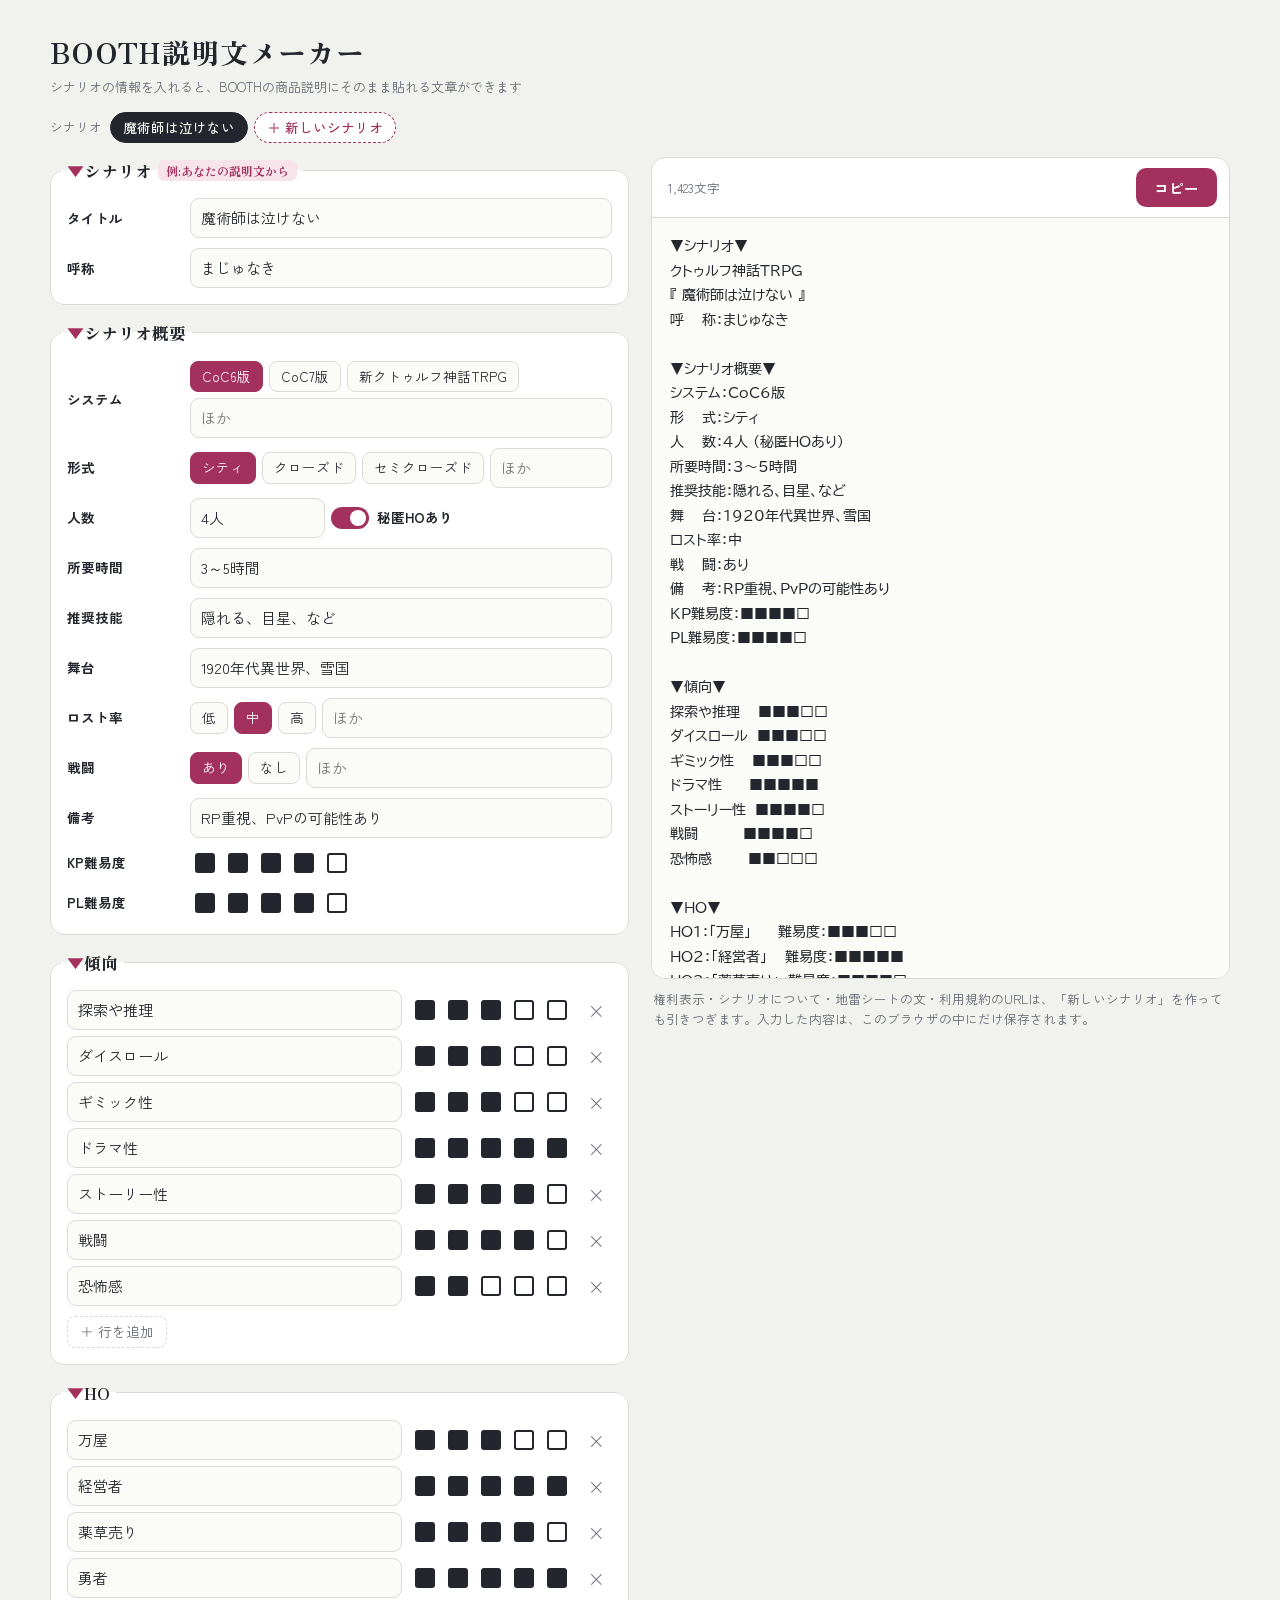
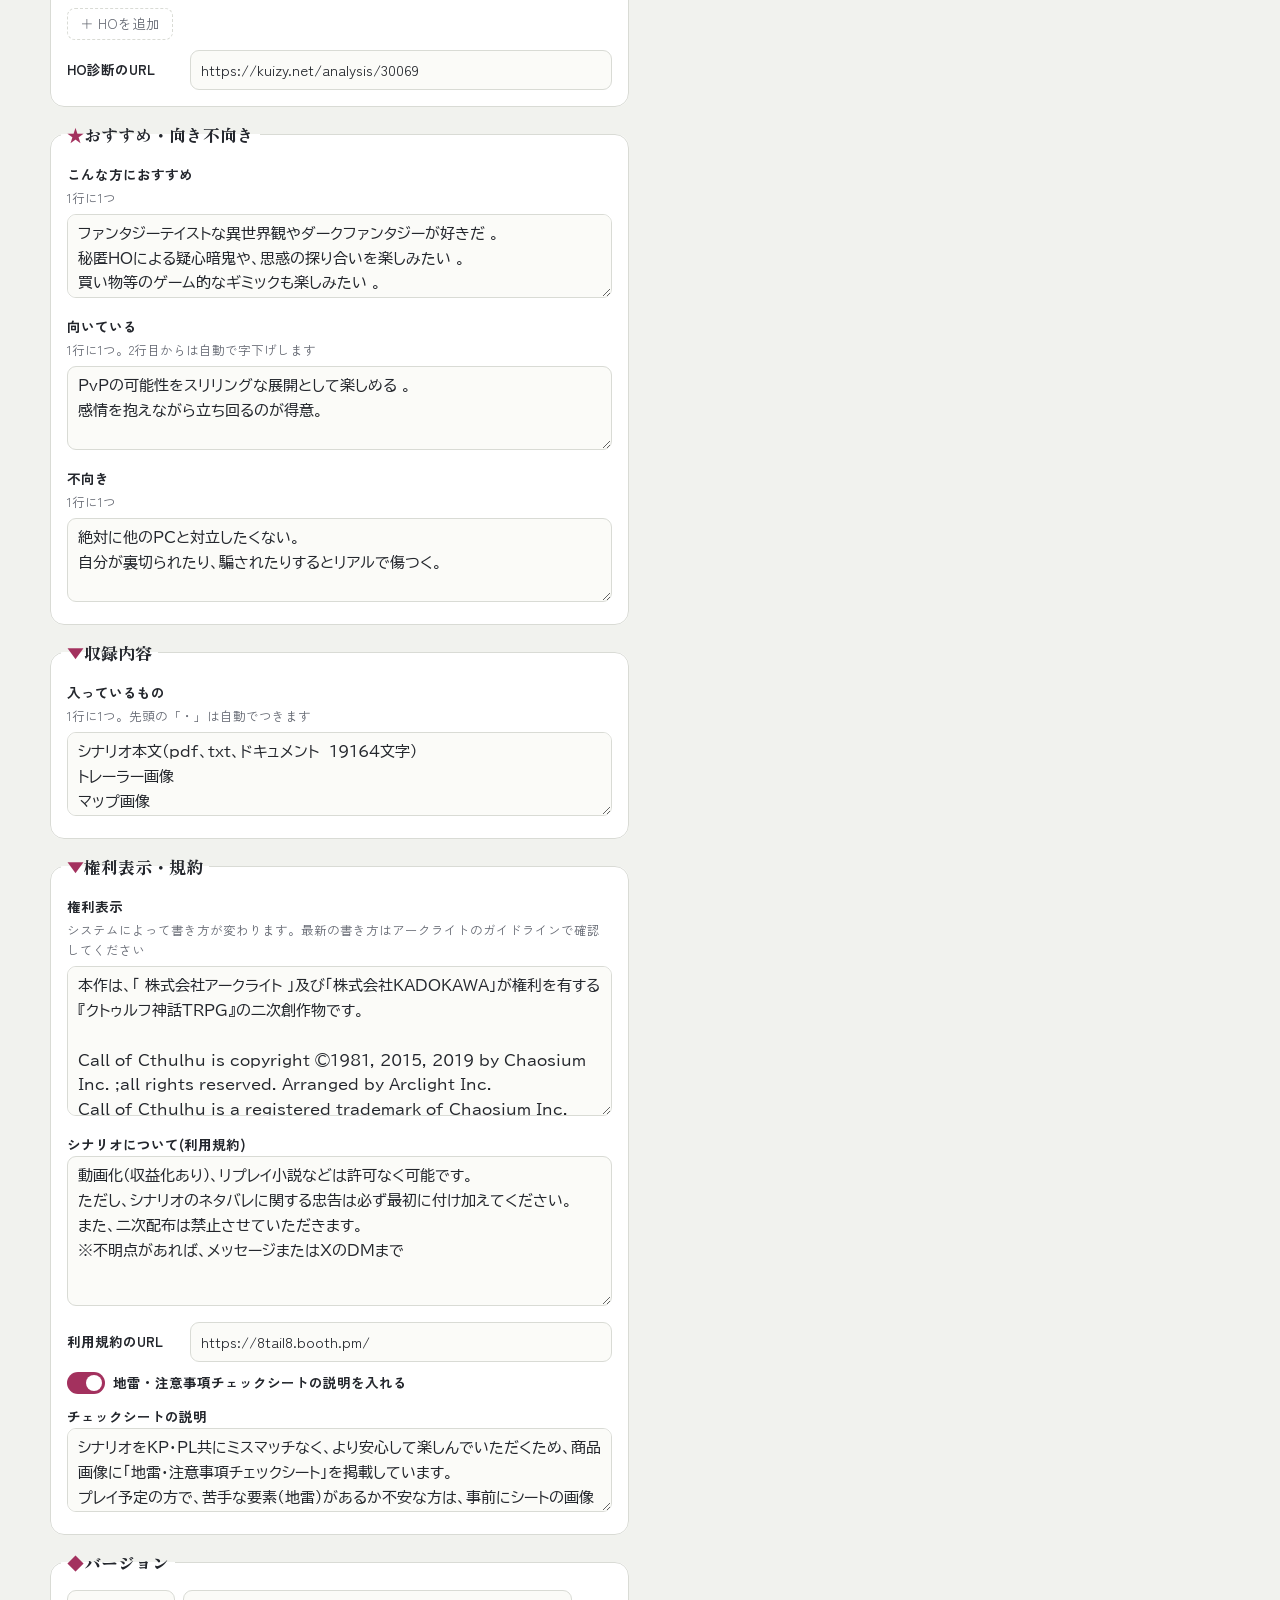
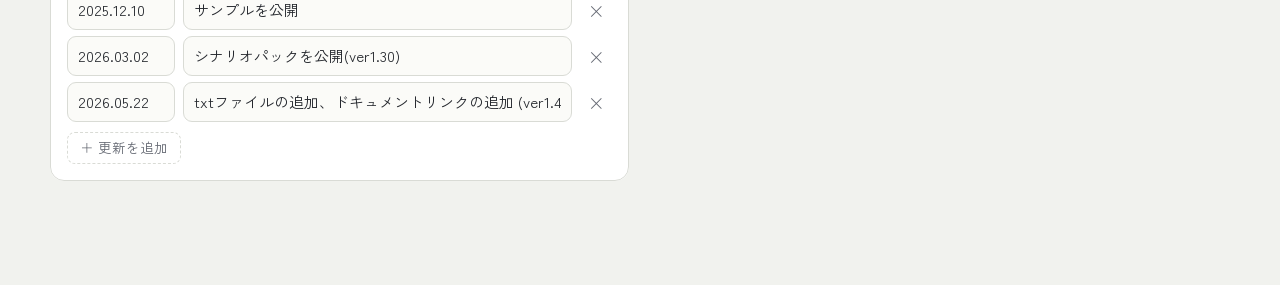
==== booth-maker/index.html @ a01e5641 "BOOTH説明文メーカーを追加 Co-Authored-By: Claude Opus 5.5 <noreply@anthropic.com> Claude-Session: https://clau" ====
<!doctype html>
<html lang="ja">
<head>
<meta charset="utf-8">
<meta name="viewport" content="width=device-width, initial-scale=1, viewport-fit=cover">
<meta name="robots" content="noindex">
<title>BOOTH説明文メーカー</title>
<meta name="claude:viewport-fit-sides" content="cover">
<link rel="preconnect" href="https://fonts.googleapis.com">
<link rel="preconnect" href="https://fonts.gstatic.com" crossorigin>
<link rel="stylesheet" href="https://fonts.googleapis.com/css2?family=Zen+Antique&family=Zen+Kaku+Gothic+New:wght@400;500;700&family=BIZ+UDPGothic&display=swap">
<style>
/* 左に入力、右に「BOOTHに貼る完成文」。スマホでは上のタブで切りかえ */
:root {
  --bg: #f1f2ee;
  --panel: #ffffff;
  --ink: #23262c;
  --ink-2: #646872;
  --line: #d9dbd5;
  --accent: #a3315e;
  --accent-ink: #ffffff;
  --accent-wash: #f6e4ea;
  --paper: #fbfbf8;
  --display: "Zen Antique", "Hiragino Mincho ProN", serif;
  --body: "Zen Kaku Gothic New", "Hiragino Sans", "Noto Sans JP", sans-serif;
  --text: "BIZ UDPGothic", "Hiragino Sans", "Noto Sans JP", sans-serif;
}
@media (prefers-color-scheme: dark) {
  :root:not([data-theme="light"]) {
    --bg: #15171b; --panel: #1e2126; --ink: #e8e9ec; --ink-2: #a2a6af; --line: #343840;
    --accent: #e0709c; --accent-ink: #1a0f14; --accent-wash: #3a2330; --paper: #191b1f; color-scheme: dark;
  }
}
:root[data-theme="dark"] {
  --bg: #15171b; --panel: #1e2126; --ink: #e8e9ec; --ink-2: #a2a6af; --line: #343840;
  --accent: #e0709c; --accent-ink: #1a0f14; --accent-wash: #3a2330; --paper: #191b1f; color-scheme: dark;
}

* { box-sizing: border-box; }
body {
  background: var(--bg); color: var(--ink); font-family: var(--body); font-size: 15px; line-height: 1.6;
  padding-left: max(16px, env(safe-area-inset-left, 0px)); padding-right: max(16px, env(safe-area-inset-right, 0px));
  padding-block: 0 96px;
}
button, input, textarea { font: inherit; color: inherit; }
button { cursor: pointer; }
:focus-visible { outline: 3px solid var(--accent); outline-offset: 2px; }

.wrap { max-width: 1180px; margin: 0 auto; }
header.top { display: flex; flex-wrap: wrap; align-items: flex-end; justify-content: space-between; gap: 8px 16px; padding-block: 22px 14px; }
h1 { font-family: var(--display); font-weight: 400; font-size: 28px; margin: 0; letter-spacing: .04em; text-wrap: balance; }
h1 small { display: block; font-family: var(--body); font-size: 13px; color: var(--ink-2); letter-spacing: 0; margin-top: 2px; }

.saved { display: flex; flex-wrap: wrap; gap: 6px; align-items: center; margin-bottom: 14px; }
.saved .lbl { font-size: 12.5px; color: var(--ink-2); margin-right: 2px; }
.pill { border: 1.5px solid var(--line); background: var(--panel); border-radius: 999px; padding: 4px 12px; font-size: 13.5px; font-weight: 500; }
.pill.on { background: var(--ink); color: var(--bg); border-color: var(--ink); }
.pill.new { border-style: dashed; color: var(--accent); border-color: var(--accent); }
.pill.del { color: var(--ink-2); }

.tabs { display: none; }
.cols { display: grid; grid-template-columns: minmax(0, 1fr) minmax(0, 1fr); gap: 22px; align-items: start; }

/* 入力 */
.form { display: flex; flex-direction: column; gap: 14px; min-width: 0; }
fieldset { border: 1px solid var(--line); background: var(--panel); border-radius: 14px; padding: 14px 16px 16px; margin: 0; min-width: 0; display: flex; flex-direction: column; gap: 10px; }
legend { font-family: var(--display); font-size: 17px; padding: 0 6px; margin-left: -6px; }
legend .mark { color: var(--accent); }
.hint { font-size: 12.5px; color: var(--ink-2); margin: -4px 0 0; }
.row { display: grid; grid-template-columns: 7.5em minmax(0, 1fr); gap: 10px; align-items: center; }
.row > label, .row > .k { font-size: 13.5px; font-weight: 700; }
input[type="text"], input[type="url"], textarea {
  width: 100%; min-width: 0; border: 1.5px solid var(--line); background: var(--paper); border-radius: 9px; padding: 7px 10px; font-size: 15px;
}
textarea { min-height: 84px; resize: vertical; line-height: 1.65; font-family: var(--text); }
textarea.tall { min-height: 150px; }
input:focus, textarea:focus { border-color: var(--accent); outline: none; }

.chips { display: flex; flex-wrap: wrap; gap: 6px; align-items: center; }
.chip { border: 1.5px solid var(--line); background: var(--paper); border-radius: 8px; padding: 4px 11px; font-size: 13.5px; }
.chip.on { background: var(--accent); color: var(--accent-ink); border-color: var(--accent); }
.chips input { flex: 1; min-width: 8em; }

/* ■□ のつまみ */
.sq { display: inline-flex; gap: 3px; }
.sq button { width: 30px; height: 30px; border: 0; background: none; padding: 0; display: grid; place-items: center; }
.sq button span { width: 20px; height: 20px; border: 2px solid var(--ink); border-radius: 3px; transition: background-color .12s; }
.sq button.on span { background: var(--ink); }
.sq button:hover span { border-color: var(--accent); }

.list { display: flex; flex-direction: column; gap: 6px; }
.li { display: grid; grid-template-columns: minmax(0, 1fr) auto 32px; gap: 8px; align-items: center; }
.li.ver { grid-template-columns: 7.2em minmax(0, 1fr) 32px; }
.x { width: 32px; height: 32px; border: 0; background: none; color: var(--ink-2); border-radius: 8px; font-size: 18px; line-height: 1; }
.x:hover { background: var(--accent-wash); color: var(--accent); }
.add { align-self: flex-start; border: 1.5px dashed var(--line); background: none; border-radius: 8px; padding: 4px 12px; font-size: 13.5px; color: var(--ink-2); }
.add:hover { border-color: var(--accent); color: var(--accent); }
.switch { display: flex; align-items: center; gap: 8px; font-size: 13.5px; font-weight: 700; border: 0; background: none; padding: 0; text-align: left; }
.switch i { width: 38px; height: 22px; border-radius: 99px; background: var(--line); position: relative; flex: none; transition: background-color .15s; }
.switch i::after { content: ""; position: absolute; top: 3px; left: 3px; width: 16px; height: 16px; border-radius: 50%; background: var(--panel); transition: transform .15s; }
.switch[aria-checked="true"] i { background: var(--accent); }
.switch[aria-checked="true"] i::after { transform: translateX(16px); }

/* 完成文 */
.out { position: sticky; top: calc(env(safe-area-inset-top, 0px) + 12px); min-width: 0; }
.out-card { background: var(--panel); border: 1px solid var(--line); border-radius: 14px; overflow: hidden; }
.out-head { display: flex; align-items: center; justify-content: space-between; gap: 10px; padding: 10px 12px 10px 16px; border-bottom: 1px solid var(--line); }
.out-head .meta { font-size: 12.5px; color: var(--ink-2); font-variant-numeric: tabular-nums; }
.copy { background: var(--accent); color: var(--accent-ink); border: 0; border-radius: 10px; padding: 8px 18px; font-weight: 700; font-size: 14.5px; }
.copy.done { background: var(--ink); color: var(--bg); }
pre#preview {
  margin: 0; padding: 16px 18px 22px; font-family: var(--text); font-size: 14px; line-height: 1.75; white-space: pre-wrap; word-break: break-all;
  max-height: calc(100vh - 140px); overflow: auto; background: var(--paper);
}
.note { font-size: 12.5px; color: var(--ink-2); margin: 10px 2px 0; }
.sample { display: inline-block; font-size: 12px; background: var(--accent-wash); color: var(--accent); border-radius: 6px; padding: 1px 8px; margin-left: 6px; vertical-align: 2px; }

.toast { position: fixed; left: 50%; bottom: calc(18px + env(safe-area-inset-bottom, 0px)); transform: translateX(-50%); background: var(--ink); color: var(--bg); padding: 8px 18px; border-radius: 10px; font-size: 14px; font-weight: 700; z-index: 20; }

@media (max-width: 860px) {
  .tabs { display: grid; grid-template-columns: 1fr 1fr; gap: 4px; background: var(--line); padding: 4px; border-radius: 12px; margin-bottom: 12px; position: sticky; top: env(safe-area-inset-top, 0px); z-index: 5; }
  .tabs button { border: 0; border-radius: 9px; padding: 8px; font-weight: 700; background: none; }
  .tabs button.on { background: var(--panel); }
  .cols { grid-template-columns: minmax(0, 1fr); }
  .cols[data-view="form"] .out { display: none; }
  .cols[data-view="out"] .form { display: none; }
  .out { position: static; }
  pre#preview { max-height: none; }
  .row { grid-template-columns: minmax(0, 1fr); gap: 4px; }
  .fab { display: block; }
}
.fab { display: none; position: fixed; right: max(16px, env(safe-area-inset-right, 0px)); bottom: calc(16px + env(safe-area-inset-bottom, 0px)); z-index: 10; box-shadow: 0 4px 14px rgba(0, 0, 0, .18); }
@media (prefers-reduced-motion: reduce) { * { transition: none !important; } }
</style>
</head>
<body>

<div class="wrap">
  <header class="top">
    <h1>BOOTH説明文メーカー<small>シナリオの情報を入れると、BOOTHの商品説明にそのまま貼れる文章ができます</small></h1>
  </header>

  <div class="saved" id="saved"></div>

  <div class="tabs" role="tablist" aria-label="表示の切りかえ">
    <button id="tab-form" class="on" data-view="form" role="tab" aria-selected="true">入力</button>
    <button id="tab-out" data-view="out" role="tab" aria-selected="false">完成文</button>
  </div>

  <div class="cols" id="cols" data-view="form">
    <form class="form" id="form" autocomplete="off"></form>
    <aside class="out" aria-label="完成文">
      <div class="out-card">
        <div class="out-head"><span class="meta" id="count"></span><button type="button" class="copy" id="copy">コピー</button></div>
        <pre id="preview"></pre>
      </div>
      <p class="note">権利表示・シナリオについて・地雷シートの文・利用規約のURLは、「新しいシナリオ」を作っても引きつぎます。入力した内容は、このブラウザの中にだけ保存されます。</p>
    </aside>
  </div>
</div>
<button type="button" class="copy fab" id="copy2">完成文をコピー</button>

<script>
(() => {
  const FW = '　';
  const KEY = 'booth-maker-v1';
  const COMMON = ['rights', 'about', 'termsUrl', 'jirai', 'jiraiOn'];

  const SAMPLE = {
    title: '魔術師は泣けない', nick: 'まじゅなき',
    system: 'CoC6版', format: 'シティ', players: '4人', secret: true, time: '3～5時間',
    skills: '隠れる、目星、など', stage: '1920年代異世界、雪国', lost: '中', battle: 'あり', remarks: 'RP重視、PvPの可能性あり',
    kp: 4, pl: 4,
    trends: [['探索や推理', 3], ['ダイスロール', 3], ['ギミック性', 3], ['ドラマ性', 5], ['ストーリー性', 4], ['戦闘', 4], ['恐怖感', 2]],
    hos: [['万屋', 3], ['経営者', 5], ['薬草売り', 4], ['勇者', 5]],
    hoUrl: 'https://kuizy.net/analysis/30069',
    recommend: 'ファンタジーテイストな異世界観やダークファンタジーが好きだ 。\n秘匿HOによる疑心暗鬼や、思惑の探り合いを楽しみたい 。\n買い物等のゲーム的なギミックも楽しみたい 。',
    good: 'PvPの可能性をスリリングな展開として楽しめる 。\n感情を抱えながら立ち回るのが得意。',
    bad: '絶対に他のPCと対立したくない。\n自分が裏切られたり、騙されたりするとリアルで傷つく。',
    contents: 'シナリオ本文(pdf、txt、ドキュメント　19164文字)\nトレーラー画像\nマップ画像\n地雷チェックシート',
    rights: '本作は、「 株式会社アークライト 」及び「株式会社KADOKAWA」が権利を有する『クトゥルフ神話TRPG』の二次創作物です。\n\nCall of Cthulhu is copyright ©1981, 2015, 2019 by Chaosium Inc. ;all rights reserved. Arranged by Arclight Inc.\nCall of Cthulhu is a registered trademark of Chaosium Inc.\nPUBLISHED BY KADOKAWA CORPORATION　「クトゥルフ神話TRPG」\n\nこの物語はフィクションであり、実在の人物・団体とは一切関係ありません',
    about: '動画化(収益化あり)、リプレイ小説などは許可なく可能です。\nただし、シナリオのネタバレに関する忠告は必ず最初に付け加えてください。\nまた、二次配布は禁止させていただきます。\n※不明点があれば、メッセージまたはXのDMまで',
    termsUrl: 'https://8tail8.booth.pm/',
    jiraiOn: true,
    jirai: 'シナリオをKP・PL共にミスマッチなく、より安心して楽しんでいただくため、商品画像に「地雷・注意事項チェックシート」を掲載しています。\nプレイ予定の方で、苦手な要素（地雷）があるか不安な方は、事前にシートの画像をご確認ください。',
    versions: [['2025.12.10', 'サンプルを公開'], ['2026.03.02', 'シナリオパックを公開(ver1.30)'], ['2026.05.22', 'txtファイルの追加、ドキュメントリンクの追加 (ver1.40)']],
  };

  const blank = (keep) => ({
    title: '', nick: '', system: keep.system || 'CoC6版', format: '', players: '', secret: false, time: '', skills: '', stage: '', lost: '', battle: '', remarks: '',
    kp: 0, pl: 0,
    trends: (keep.trends || SAMPLE.trends).map(([l]) => [l, 0]),
    hos: [['', 0]], hoUrl: '', recommend: '', good: '', bad: '', contents: '',
    versions: [[today(), '公開']],
    ...Object.fromEntries(COMMON.map((k) => [k, keep[k] ?? SAMPLE[k]])),
  });
  function today() { const d = new Date(); return `${d.getFullYear()}.${String(d.getMonth() + 1).padStart(2, '0')}.${String(d.getDate()).padStart(2, '0')}`; }

  // 保存(このブラウザの中だけ)
  let store = { list: [{ id: 'sample', data: SAMPLE, sample: true }], cur: 'sample' };
  try { const s = JSON.parse(localStorage.getItem(KEY)); if (s && s.list && s.list.length) store = s; } catch (e) { /* 保存なしでも動く */ }
  const save = () => { try { localStorage.setItem(KEY, JSON.stringify(store)); } catch (e) { /* 保存できなくても動く */ } };
  const curItem = () => store.list.find((x) => x.id === store.cur) || store.list[0];
  let S = JSON.parse(JSON.stringify(curItem().data));

  /* ---------- 完成文をつくる ---------- */
  const width = (s) => [...s].reduce((w, c) => w + (/[\x20-\x7e｡-ﾟ]/.test(c) ? 0.5 : 1), 0);
  const pad = (s, w) => s + FW.repeat(Math.max(0, Math.round(w - width(s))));
  const bar = (n) => '■'.repeat(n) + '□'.repeat(5 - n);
  const lines = (t) => String(t || '').split('\n').map((l) => l.replace(/\s+$/, '')).filter((l) => l.trim());

  function build() {
    const out = [];
    const sec = (head, body) => { const b = body.filter((x) => x !== null && x !== undefined && x !== ''); if (b.length) out.push([head, ...b].join('\n')); };
    sec('▼シナリオ▼', [
      'クトゥルフ神話TRPG',
      S.title ? `『 ${S.title} 』` : '',
      S.nick ? `呼${FW}${FW}称：${S.nick}` : '',
    ]);
    const kv = [
      ['システム', S.system], [`形${FW}${FW}式`, S.format],
      [`人${FW}${FW}数`, S.players ? S.players + (S.secret ? ' (秘匿HOあり)' : '') : ''],
      ['所要時間', S.time], ['推奨技能', S.skills], [`舞${FW}${FW}台`, S.stage], ['ロスト率', S.lost],
      [`戦${FW}${FW}闘`, S.battle], [`備${FW}${FW}考`, S.remarks],
      ['KP難易度', S.kp ? bar(S.kp) : ''], ['PL難易度', S.pl ? bar(S.pl) : ''],
    ];
    sec('▼シナリオ概要▼', kv.filter(([, v]) => v).map(([k, v]) => `${k}：${v}`));
    const tr = S.trends.filter(([l]) => l.trim());
    const tw = Math.max(7, ...tr.map(([l]) => width(l) + 1));
    sec('▼傾向▼', tr.map(([l, v]) => pad(l, tw) + bar(v)));
    const hos = S.hos.filter(([n]) => n.trim());
    const hw = Math.max(7, ...hos.map(([n]) => width(`「${n}」`) + 1));
    sec('▼HO▼', hos.map(([n, v], i) => `HO${i + 1}：${pad(`「${n}」`, hw)}${v ? `難易度：${bar(v)}` : ''}`));
    if (S.hoUrl.trim()) out.push(`HO診断\n${S.hoUrl.trim()}`);
    sec('★こんな方におすすめ★', lines(S.recommend));
    const g = lines(S.good); const b = lines(S.bad);
    const indent = FW.repeat(6);
    sec('★向き不向き★', [
      ...g.map((l, i) => (i ? indent : '向いている：') + l),
      ...b.map((l, i) => (i ? indent : `不${FW}向${FW}き：`) + l),
    ]);
    sec('▼収録内容▼', lines(S.contents).map((l) => (/^[・･]/.test(l) ? l : '・' + l)));
    if (S.rights.trim()) out.push(`▼権利表示▼\n${S.rights.trim()}`);
    const about = [S.about.trim(), S.termsUrl.trim() ? `利用規約:${S.termsUrl.trim()}` : ''].filter(Boolean).join('\n');
    if (about) out.push(`▼シナリオについて▼\n${about}`);
    if (S.jiraiOn && S.jirai.trim()) out.push(`◆地雷・注意事項チェックシートについて◆\n${S.jirai.trim()}`);
    const vs = S.versions.filter(([d, t]) => d.trim() || t.trim());
    if (vs.length) out.push(`バージョン\n${vs.map(([d, t]) => `${d.trim()} ${t.trim()}`).join('\n')}`);
    return out.join('\n\n');
  }

  /* ---------- 入力欄 ---------- */
  const esc = (s) => String(s ?? '').replace(/[&<>"]/g, (c) => ({ '&': '&amp;', '<': '&lt;', '>': '&gt;', '"': '&quot;' })[c]);
  const text = (id, label, ph = '') => `<div class="row"><label for="f-${id}">${label}</label><input type="text" id="f-${id}" data-k="${id}" value="${esc(S[id])}" placeholder="${esc(ph)}"></div>`;
  const area = (id, label, hint = '', tall = false) => `<div><label class="k" for="f-${id}" style="font-size:13.5px;font-weight:700">${label}</label>${hint ? `<p class="hint" style="margin:2px 0 6px">${hint}</p>` : ''}<textarea id="f-${id}" data-k="${id}" class="${tall ? 'tall' : ''}">${esc(S[id])}</textarea></div>`;
  const squares = (path, v, label) => `<span class="sq" role="radiogroup" aria-label="${esc(label)}">${[1, 2, 3, 4, 5].map((n) => `<button type="button" class="${n <= v ? 'on' : ''}" data-sq="${path}" data-n="${n}" role="radio" aria-checked="${n === v}" aria-label="${n}"><span></span></button>`).join('')}</span>`;
  const chips = (id, opts, label) => `<div class="row"><span class="k">${label}</span><div class="chips">${opts.map((o) => `<button type="button" class="chip ${S[id] === o ? 'on' : ''}" data-chip="${id}" data-v="${esc(o)}">${esc(o)}</button>`).join('')}<input type="text" id="f-${id}" data-k="${id}" value="${esc(opts.includes(S[id]) ? '' : S[id])}" placeholder="ほか" aria-label="${label}(自由入力)"></div></div>`;

  function renderForm() {
    const cur = curItem();
    document.getElementById('form').innerHTML = `
    <fieldset><legend><span class="mark">▼</span>シナリオ${cur.sample ? '<span class="sample">例:あなたの説明文から</span>' : ''}</legend>
      ${text('title', 'タイトル', '魔術師は泣けない')}
      ${text('nick', '呼称', 'まじゅなき')}
    </fieldset>
    <fieldset><legend><span class="mark">▼</span>シナリオ概要</legend>
      ${chips('system', ['CoC6版', 'CoC7版', '新クトゥルフ神話TRPG'], 'システム')}
      ${chips('format', ['シティ', 'クローズド', 'セミクローズド'], '形式')}
      <div class="row"><label for="f-players">人数</label><div class="chips"><input type="text" id="f-players" data-k="players" value="${esc(S.players)}" placeholder="4人" style="max-width:9em">
        <button type="button" class="switch" data-flag="secret" role="switch" aria-checked="${S.secret}"><i></i>秘匿HOあり</button></div></div>
      ${text('time', '所要時間', '3～5時間')}
      ${text('skills', '推奨技能', '目星、聞き耳、図書館')}
      ${text('stage', '舞台', '現代日本')}
      ${chips('lost', ['低', '中', '高'], 'ロスト率')}
      ${chips('battle', ['あり', 'なし'], '戦闘')}
      ${text('remarks', '備考', 'RP重視')}
      <div class="row"><span class="k">KP難易度</span>${squares('kp', S.kp, 'KP難易度')}</div>
      <div class="row"><span class="k">PL難易度</span>${squares('pl', S.pl, 'PL難易度')}</div>
    </fieldset>
    <fieldset><legend><span class="mark">▼</span>傾向</legend>
      <div class="list">${S.trends.map(([l, v], i) => `<div class="li"><input type="text" id="f-tr${i}" data-arr="trends" data-i="${i}" value="${esc(l)}" aria-label="傾向の名前">${squares(`trends.${i}`, v, l || '傾向')}<button type="button" class="x" data-del="trends" data-i="${i}" aria-label="この行を消す">×</button></div>`).join('')}</div>
      <button type="button" class="add" data-addrow="trends">＋ 行を追加</button>
    </fieldset>
    <fieldset><legend><span class="mark">▼</span>HO</legend>
      <div class="list">${S.hos.map(([n, v], i) => `<div class="li"><input type="text" id="f-ho${i}" data-arr="hos" data-i="${i}" value="${esc(n)}" placeholder="HO${i + 1}の名前(「」は自動でつきます)" aria-label="HO${i + 1}の名前">${squares(`hos.${i}`, v, `HO${i + 1}の難易度`)}<button type="button" class="x" data-del="hos" data-i="${i}" aria-label="このHOを消す">×</button></div>`).join('')}</div>
      <button type="button" class="add" data-addrow="hos">＋ HOを追加</button>
      ${text('hoUrl', 'HO診断のURL', 'https://kuizy.net/…')}
    </fieldset>
    <fieldset><legend><span class="mark">★</span>おすすめ・向き不向き</legend>
      ${area('recommend', 'こんな方におすすめ', '1行に1つ')}
      ${area('good', '向いている', '1行に1つ。2行目からは自動で字下げします')}
      ${area('bad', '不向き', '1行に1つ')}
    </fieldset>
    <fieldset><legend><span class="mark">▼</span>収録内容</legend>
      ${area('contents', '入っているもの', '1行に1つ。先頭の「・」は自動でつきます')}
    </fieldset>
    <fieldset><legend><span class="mark">▼</span>権利表示・規約</legend>
      ${area('rights', '権利表示', 'システムによって書き方が変わります。最新の書き方はアークライトのガイドラインで確認してください', true)}
      ${area('about', 'シナリオについて(利用規約)', '', true)}
      ${text('termsUrl', '利用規約のURL', 'https://…')}
      <button type="button" class="switch" data-flag="jiraiOn" role="switch" aria-checked="${S.jiraiOn}"><i></i>地雷・注意事項チェックシートの説明を入れる</button>
      ${S.jiraiOn ? area('jirai', 'チェックシートの説明') : ''}
    </fieldset>
    <fieldset><legend><span class="mark">◆</span>バージョン</legend>
      <div class="list">${S.versions.map(([d, t], i) => `<div class="li ver"><input type="text" id="f-vd${i}" data-arr="versions" data-i="${i}" data-j="0" value="${esc(d)}" aria-label="日付"><input type="text" id="f-vt${i}" data-arr="versions" data-i="${i}" data-j="1" value="${esc(t)}" aria-label="内容"><button type="button" class="x" data-del="versions" data-i="${i}" aria-label="この行を消す">×</button></div>`).join('')}</div>
      <button type="button" class="add" data-addrow="versions">＋ 更新を追加</button>
    </fieldset>`;
  }

  function renderSaved() {
    document.getElementById('saved').innerHTML = `<span class="lbl">シナリオ</span>${store.list.map((x) => `<button type="button" class="pill ${x.id === store.cur ? 'on' : ''}" data-open="${x.id}">${esc(x.data.title || '(無題)')}</button>`).join('')}
      <button type="button" class="pill new" data-new>＋ 新しいシナリオ</button>
      ${store.list.length > 1 ? `<button type="button" class="pill del" data-remove aria-label="いま開いているシナリオを消す">このシナリオを消す</button>` : ''}`;
  }

  function renderOut() {
    const t = build();
    document.getElementById('preview').textContent = t;
    document.getElementById('count').textContent = `${[...t].length.toLocaleString()}文字`;
  }

  function commit() {
    const it = curItem();
    it.data = JSON.parse(JSON.stringify(S));
    save();
    renderOut();
  }
  const full = () => { renderSaved(); renderForm(); renderOut(); };

  /* ---------- 操作 ---------- */
  document.addEventListener('input', (e) => {
    const t = e.target;
    if (t.dataset.k) { S[t.dataset.k] = t.value; if (t.closest('.chips')) t.closest('.chips').querySelectorAll('.chip').forEach((c) => c.classList.toggle('on', c.dataset.v === t.value)); }
    else if (t.dataset.arr) { const row = S[t.dataset.arr][Number(t.dataset.i)]; row[Number(t.dataset.j || 0)] = t.value; }
    else return;
    commit();
    if (t.dataset.k === 'title') renderSaved();
  });

  let toastT;
  function toast(msg) {
    let el = document.querySelector('.toast');
    if (!el) { el = document.createElement('div'); el.className = 'toast'; el.setAttribute('role', 'status'); document.body.appendChild(el); }
    el.textContent = msg; el.hidden = false;
    clearTimeout(toastT); toastT = setTimeout(() => { el.hidden = true; }, 2200);
  }

  async function copy(btn) {
    const t = build();
    try {
      await navigator.clipboard.writeText(t);
      toast('コピーしました。BOOTHの商品説明に貼りつけてください');
    } catch (err) {
      const pre = document.getElementById('preview');
      const r = document.createRange(); r.selectNodeContents(pre);
      const sel = window.getSelection(); sel.removeAllRanges(); sel.addRange(r);
      document.getElementById('cols').dataset.view = 'out'; setTab('out');
      toast('自動でコピーできなかったので、文章を選択しました。長押しでコピーしてください');
    }
    btn.classList.add('done'); setTimeout(() => btn.classList.remove('done'), 1200);
  }

  function setTab(v) {
    document.getElementById('cols').dataset.view = v;
    document.querySelectorAll('.tabs button').forEach((b) => { const on = b.dataset.view === v; b.classList.toggle('on', on); b.setAttribute('aria-selected', on); });
    try { localStorage.setItem(KEY + '-tab', v); } catch (e) { /* なし */ }
  }

  document.addEventListener('click', (e) => {
    const b = e.target.closest('button');
    if (!b) return;
    if (b.id === 'copy' || b.id === 'copy2') { copy(b); return; }
    if (b.dataset.view) { setTab(b.dataset.view); return; }
    if (b.dataset.sq) {
      const n = Number(b.dataset.n);
      const [k, i] = b.dataset.sq.split('.');
      const curV = i === undefined ? S[k] : S[k][Number(i)][1];
      const v = curV === n ? n - 1 : n;
      if (i === undefined) S[k] = v; else S[k][Number(i)][1] = v;
      const g = b.parentElement;
      g.querySelectorAll('button').forEach((x) => { const xn = Number(x.dataset.n); x.classList.toggle('on', xn <= v); x.setAttribute('aria-checked', xn === v); });
      commit(); return;
    }
    if (b.dataset.chip) {
      const k = b.dataset.chip;
      S[k] = S[k] === b.dataset.v ? '' : b.dataset.v;
      commit(); renderForm(); return;
    }
    if (b.dataset.flag) { S[b.dataset.flag] = !S[b.dataset.flag]; commit(); renderForm(); return; }
    if (b.dataset.addrow) {
      const k = b.dataset.addrow;
      S[k].push(k === 'versions' ? [today(), ''] : ['', 0]);
      commit(); renderForm();
      const last = document.querySelectorAll(`[data-arr="${k}"]`);
      const el = k === 'versions' ? last[last.length - 1] : last[last.length - 1];
      if (el) el.focus();
      return;
    }
    if (b.dataset.del) { S[b.dataset.del].splice(Number(b.dataset.i), 1); commit(); renderForm(); return; }
    if (b.dataset.open) { store.cur = b.dataset.open; S = JSON.parse(JSON.stringify(curItem().data)); save(); full(); return; }
    if (b.hasAttribute('data-new')) {
      const id = 's' + Date.now().toString(36);
      store.list.push({ id, data: blank(S) });
      store.cur = id; S = JSON.parse(JSON.stringify(curItem().data)); save(); full(); setTab('form');
      document.getElementById('f-title').focus();
      return;
    }
    if (b.hasAttribute('data-remove')) {
      if (b.dataset.confirm !== '1') { b.dataset.confirm = '1'; b.textContent = 'もう一度押すと消えます'; setTimeout(() => { if (b.isConnected) { b.dataset.confirm = ''; b.textContent = 'このシナリオを消す'; } }, 3000); return; }
      store.list = store.list.filter((x) => x.id !== store.cur);
      store.cur = store.list[0].id; S = JSON.parse(JSON.stringify(curItem().data)); save(); full(); toast('消しました');
    }
  });

  full();
  try { const v = localStorage.getItem(KEY + '-tab'); if (v) setTab(v); } catch (e) { /* なし */ }
})();
</script>
</body>
</html>
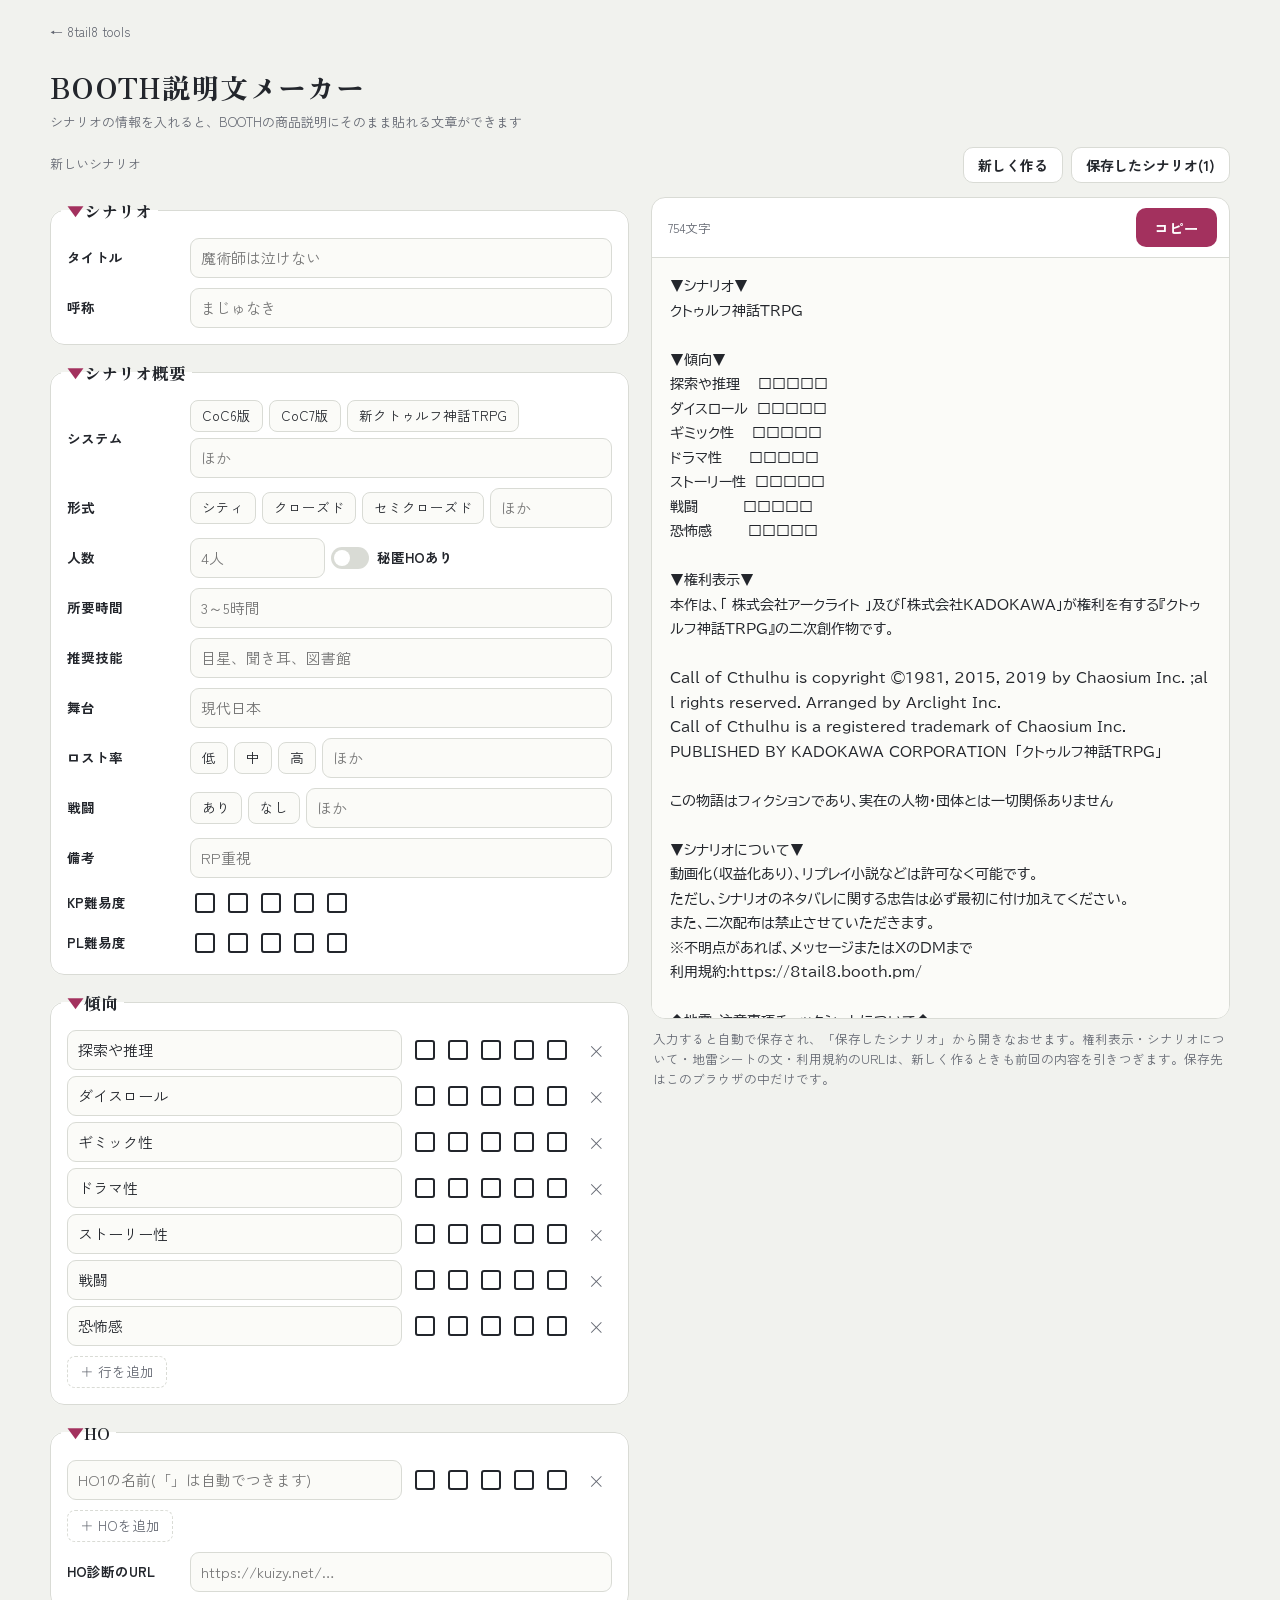
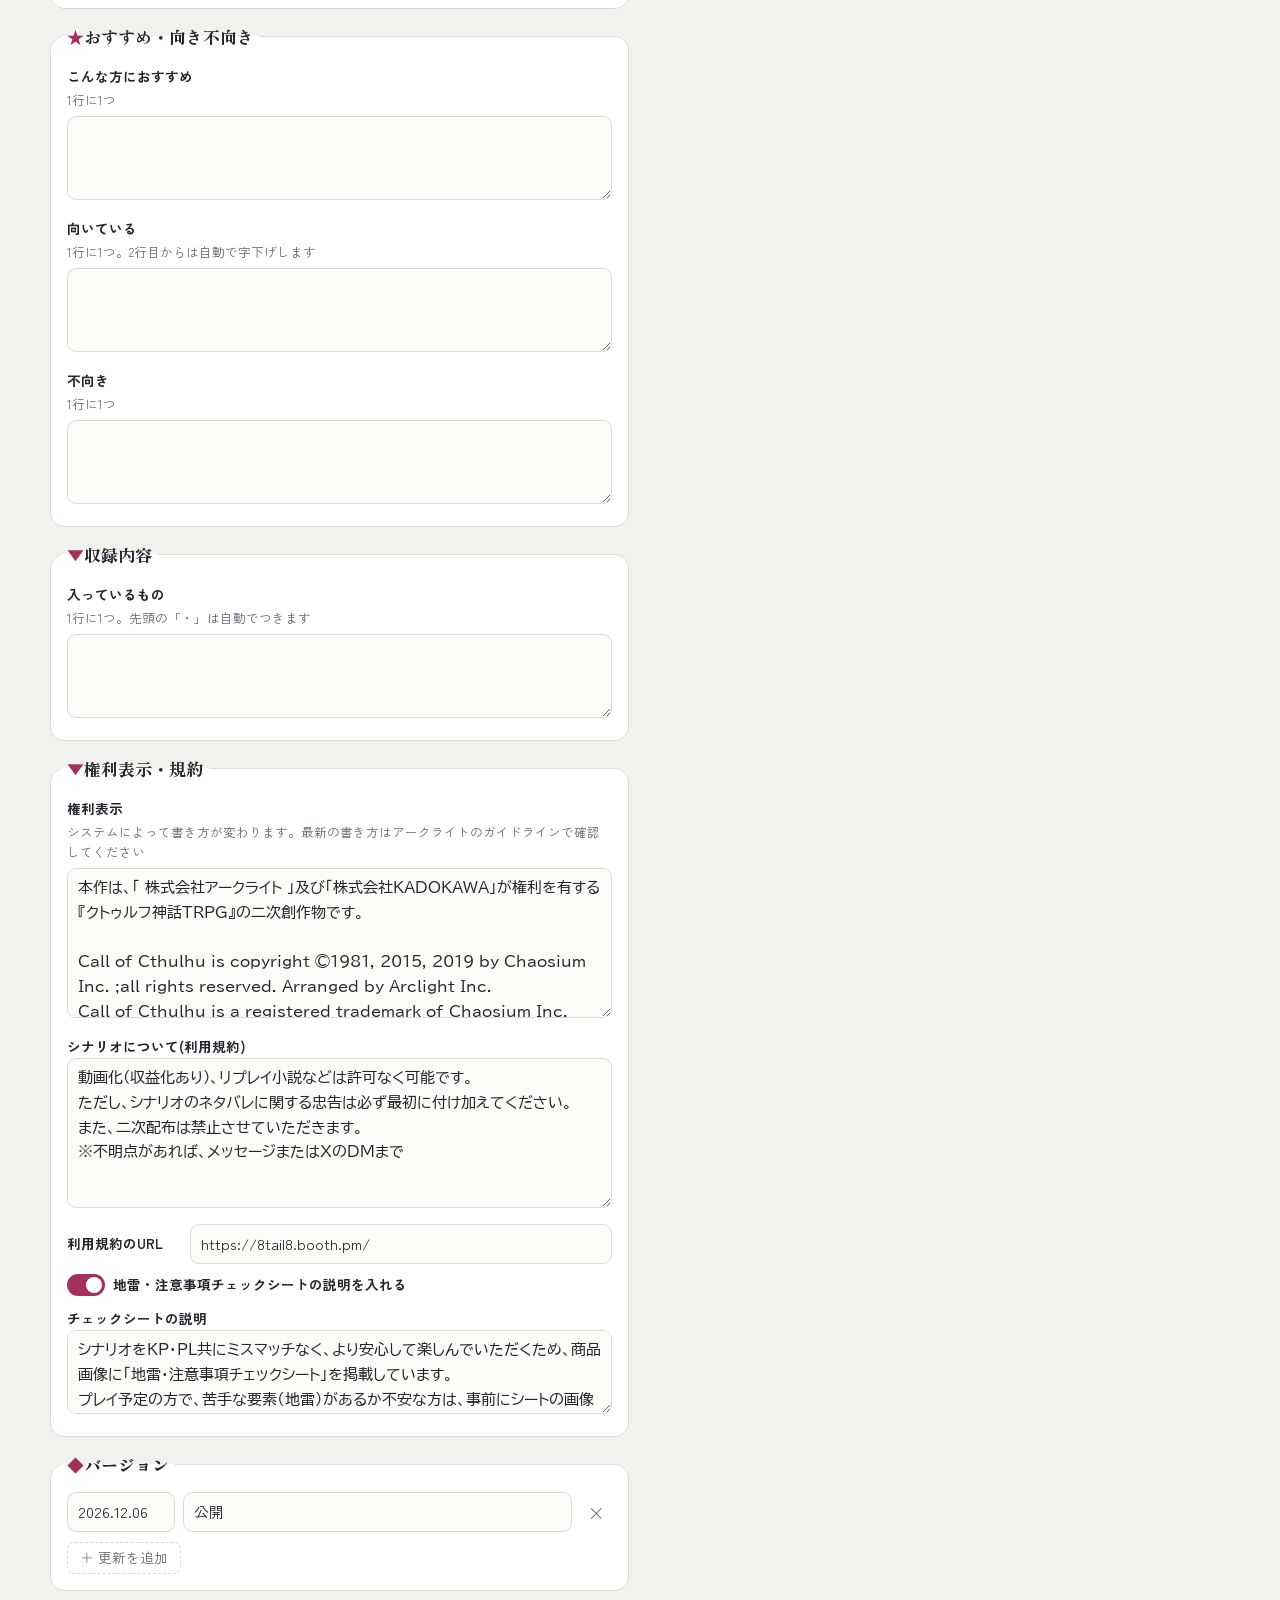
==== commit 911ef79f: "BOOTH説明文メーカー:開いたときは新しい状態に、保存一覧をまとめ、一覧ページへの戻り口を追加 Co-Authored-By: Claude Opus 5.5 <noreply@anthropic." ====
--- a/booth-maker/index.html
+++ b/booth-maker/index.html
@@ -51,12 +51,22 @@
 h1 { font-family: var(--display); font-weight: 400; font-size: 28px; margin: 0; letter-spacing: .04em; text-wrap: balance; }
 h1 small { display: block; font-family: var(--body); font-size: 13px; color: var(--ink-2); letter-spacing: 0; margin-top: 2px; }
 
-.saved { display: flex; flex-wrap: wrap; gap: 6px; align-items: center; margin-bottom: 14px; }
-.saved .lbl { font-size: 12.5px; color: var(--ink-2); margin-right: 2px; }
-.pill { border: 1.5px solid var(--line); background: var(--panel); border-radius: 999px; padding: 4px 12px; font-size: 13.5px; font-weight: 500; }
-.pill.on { background: var(--ink); color: var(--bg); border-color: var(--ink); }
-.pill.new { border-style: dashed; color: var(--accent); border-color: var(--accent); }
-.pill.del { color: var(--ink-2); }
+.home-link { display: inline-block; font-size: 13px; color: var(--ink-2); text-decoration: none; padding-top: 14px; }
+.home-link:hover { color: var(--accent); }
+.toolbar { display: flex; flex-wrap: wrap; gap: 8px; align-items: center; margin-bottom: 14px; }
+.toolbar .now { font-size: 13px; color: var(--ink-2); margin-right: auto; min-width: 0; }
+.toolbar .now b { color: var(--ink); }
+.tbtn { border: 1.5px solid var(--line); background: var(--panel); border-radius: 10px; padding: 6px 14px; font-size: 14px; font-weight: 700; }
+.tbtn:hover { border-color: var(--accent); color: var(--accent); }
+.panel { background: var(--panel); border: 1px solid var(--line); border-radius: 14px; padding: 6px 14px 10px; margin-bottom: 14px; }
+.panel h2 { font-family: var(--display); font-weight: 400; font-size: 17px; margin: 8px 0 4px; display: flex; justify-content: space-between; align-items: center; }
+.saved-row { display: grid; grid-template-columns: minmax(0, 1fr) auto auto; gap: 8px; align-items: center; padding: 8px 0; border-top: 1px solid var(--line); }
+.saved-row .t { font-weight: 700; overflow: hidden; text-overflow: ellipsis; white-space: nowrap; }
+.saved-row .d { font-size: 12px; color: var(--ink-2); font-weight: 400; margin-left: 6px; }
+.saved-row .cur { font-size: 11px; background: var(--accent-wash); color: var(--accent); border-radius: 6px; padding: 0 6px; margin-left: 6px; font-weight: 700; }
+.mini { border: 1.5px solid var(--line); background: none; border-radius: 8px; padding: 3px 10px; font-size: 13px; font-weight: 700; }
+.mini.del { color: var(--ink-2); }
+.mini.del.sure { background: var(--accent); color: var(--accent-ink); border-color: var(--accent); }
 
 .tabs { display: none; }
 .cols { display: grid; grid-template-columns: minmax(0, 1fr) minmax(0, 1fr); gap: 22px; align-items: start; }
@@ -136,11 +146,13 @@
 <body>
 
 <div class="wrap">
+  <a class="home-link" href="../">← 8tail8 tools</a>
   <header class="top">
     <h1>BOOTH説明文メーカー<small>シナリオの情報を入れると、BOOTHの商品説明にそのまま貼れる文章ができます</small></h1>
   </header>
 
-  <div class="saved" id="saved"></div>
+  <div class="toolbar" id="toolbar"></div>
+  <div class="panel" id="saved-panel" hidden></div>
 
   <div class="tabs" role="tablist" aria-label="表示の切りかえ">
     <button id="tab-form" class="on" data-view="form" role="tab" aria-selected="true">入力</button>
@@ -154,7 +166,7 @@
         <div class="out-head"><span class="meta" id="count"></span><button type="button" class="copy" id="copy">コピー</button></div>
         <pre id="preview"></pre>
       </div>
-      <p class="note">権利表示・シナリオについて・地雷シートの文・利用規約のURLは、「新しいシナリオ」を作っても引きつぎます。入力した内容は、このブラウザの中にだけ保存されます。</p>
+      <p class="note">入力すると自動で保存され、「保存したシナリオ」から開きなおせます。権利表示・シナリオについて・地雷シートの文・利用規約のURLは、新しく作るときも前回の内容を引きつぎます。保存先はこのブラウザの中だけです。</p>
     </aside>
   </div>
 </div>
@@ -187,7 +199,7 @@
   };
 
   const blank = (keep) => ({
-    title: '', nick: '', system: keep.system || 'CoC6版', format: '', players: '', secret: false, time: '', skills: '', stage: '', lost: '', battle: '', remarks: '',
+    title: '', nick: '', system: '', format: '', players: '', secret: false, time: '', skills: '', stage: '', lost: '', battle: '', remarks: '',
     kp: 0, pl: 0,
     trends: (keep.trends || SAMPLE.trends).map(([l]) => [l, 0]),
     hos: [['', 0]], hoUrl: '', recommend: '', good: '', bad: '', contents: '',
@@ -197,11 +209,17 @@
   function today() { const d = new Date(); return `${d.getFullYear()}.${String(d.getMonth() + 1).padStart(2, '0')}.${String(d.getDate()).padStart(2, '0')}`; }
 
   // 保存(このブラウザの中だけ)
-  let store = { list: [{ id: 'sample', data: SAMPLE, sample: true }], cur: 'sample' };
-  try { const s = JSON.parse(localStorage.getItem(KEY)); if (s && s.list && s.list.length) store = s; } catch (e) { /* 保存なしでも動く */ }
+  let store = { list: [{ id: 'sample', data: SAMPLE, updated: Date.now() }], cur: null };
+  try { const s = JSON.parse(localStorage.getItem(KEY)); if (s && Array.isArray(s.list)) store = s; } catch (e) { /* 保存なしでも動く */ }
   const save = () => { try { localStorage.setItem(KEY, JSON.stringify(store)); } catch (e) { /* 保存できなくても動く */ } };
-  const curItem = () => store.list.find((x) => x.id === store.cur) || store.list[0];
-  let S = JSON.parse(JSON.stringify(curItem().data));
+  const curItem = () => store.list.find((x) => x.id === store.cur) || null;
+  // 共通の文(権利表示など)は、いちばん最近さわったシナリオから引きつぐ
+  const latestData = () => [...store.list].sort((a, b) => (b.updated || 0) - (a.updated || 0))[0]?.data || SAMPLE;
+  // 開いたときは、いつも新しいまっさらな状態から
+  store.cur = null;
+  let S = blank(latestData());
+  let panelOpen = false;
+  let confirmId = null;
 
   /* ---------- 完成文をつくる ---------- */
   const width = (s) => [...s].reduce((w, c) => w + (/[\x20-\x7e｡-ﾟ]/.test(c) ? 0.5 : 1), 0);
@@ -257,9 +275,8 @@
   const chips = (id, opts, label) => `<div class="row"><span class="k">${label}</span><div class="chips">${opts.map((o) => `<button type="button" class="chip ${S[id] === o ? 'on' : ''}" data-chip="${id}" data-v="${esc(o)}">${esc(o)}</button>`).join('')}<input type="text" id="f-${id}" data-k="${id}" value="${esc(opts.includes(S[id]) ? '' : S[id])}" placeholder="ほか" aria-label="${label}(自由入力)"></div></div>`;
 
   function renderForm() {
-    const cur = curItem();
     document.getElementById('form').innerHTML = `
-    <fieldset><legend><span class="mark">▼</span>シナリオ${cur.sample ? '<span class="sample">例:あなたの説明文から</span>' : ''}</legend>
+    <fieldset><legend><span class="mark">▼</span>シナリオ</legend>
       ${text('title', 'タイトル', '魔術師は泣けない')}
       ${text('nick', '呼称', 'まじゅなき')}
     </fieldset>
@@ -307,10 +324,23 @@
     </fieldset>`;
   }
 
+  const fmtDate = (t) => { if (!t) return ''; const d = new Date(t); return `${d.getMonth() + 1}/${d.getDate()}`; };
   function renderSaved() {
-    document.getElementById('saved').innerHTML = `<span class="lbl">シナリオ</span>${store.list.map((x) => `<button type="button" class="pill ${x.id === store.cur ? 'on' : ''}" data-open="${x.id}">${esc(x.data.title || '(無題)')}</button>`).join('')}
-      <button type="button" class="pill new" data-new>＋ 新しいシナリオ</button>
-      ${store.list.length > 1 ? `<button type="button" class="pill del" data-remove aria-label="いま開いているシナリオを消す">このシナリオを消す</button>` : ''}`;
+    const cur = curItem();
+    document.getElementById('toolbar').innerHTML = `
+      <span class="now">${cur ? `編集中:<b>${esc(cur.data.title || '(無題)')}</b>` : '新しいシナリオ'}</span>
+      <button type="button" class="tbtn" data-new>新しく作る</button>
+      <button type="button" class="tbtn" data-list aria-expanded="${panelOpen}">保存したシナリオ(${store.list.length})</button>`;
+    const p = document.getElementById('saved-panel');
+    p.hidden = !panelOpen;
+    if (!panelOpen) return;
+    const list = [...store.list].sort((a, b) => (b.updated || 0) - (a.updated || 0));
+    p.innerHTML = `<h2>保存したシナリオ<button type="button" class="mini" data-list aria-label="とじる">とじる</button></h2>
+      ${list.length ? list.map((x) => `<div class="saved-row">
+        <span class="t">${esc(x.data.title || '(無題)')}<span class="d">${fmtDate(x.updated)}</span>${x.id === store.cur ? '<span class="cur">編集中</span>' : ''}</span>
+        <button type="button" class="mini" data-open="${x.id}">開く</button>
+        <button type="button" class="mini del ${confirmId === x.id ? 'sure' : ''}" data-remove="${x.id}">${confirmId === x.id ? '本当に消す' : '消す'}</button>
+      </div>`).join('') : '<p class="note">まだありません。入力すると自動で保存されます。</p>'}`;
   }
 
   function renderOut() {
@@ -319,10 +349,19 @@
     document.getElementById('count').textContent = `${[...t].length.toLocaleString()}文字`;
   }
 
+  const hasContent = () => !!(S.title.trim() || S.nick.trim() || S.recommend.trim() || S.contents.trim() || S.hos.some(([n]) => n.trim()));
   function commit() {
-    const it = curItem();
+    let it = curItem();
+    if (!it) {
+      if (!hasContent()) { renderOut(); return; }
+      it = { id: 's' + Date.now().toString(36), data: null };
+      store.list.push(it);
+      store.cur = it.id;
+    }
     it.data = JSON.parse(JSON.stringify(S));
+    it.updated = Date.now();
     save();
+    renderSaved();
     renderOut();
   }
   const full = () => { renderSaved(); renderForm(); renderOut(); };
@@ -397,18 +436,20 @@
       return;
     }
     if (b.dataset.del) { S[b.dataset.del].splice(Number(b.dataset.i), 1); commit(); renderForm(); return; }
-    if (b.dataset.open) { store.cur = b.dataset.open; S = JSON.parse(JSON.stringify(curItem().data)); save(); full(); return; }
+    if (b.hasAttribute('data-list')) { panelOpen = !panelOpen; confirmId = null; renderSaved(); return; }
+    if (b.dataset.open) { store.cur = b.dataset.open; S = JSON.parse(JSON.stringify(curItem().data)); panelOpen = false; full(); window.scrollTo(0, 0); return; }
     if (b.hasAttribute('data-new')) {
-      const id = 's' + Date.now().toString(36);
-      store.list.push({ id, data: blank(S) });
-      store.cur = id; S = JSON.parse(JSON.stringify(curItem().data)); save(); full(); setTab('form');
+      S = blank(S); store.cur = null; panelOpen = false; full(); setTab('form');
       document.getElementById('f-title').focus();
       return;
     }
-    if (b.hasAttribute('data-remove')) {
-      if (b.dataset.confirm !== '1') { b.dataset.confirm = '1'; b.textContent = 'もう一度押すと消えます'; setTimeout(() => { if (b.isConnected) { b.dataset.confirm = ''; b.textContent = 'このシナリオを消す'; } }, 3000); return; }
-      store.list = store.list.filter((x) => x.id !== store.cur);
-      store.cur = store.list[0].id; S = JSON.parse(JSON.stringify(curItem().data)); save(); full(); toast('消しました');
+    if (b.dataset.remove) {
+      const id = b.dataset.remove;
+      if (confirmId !== id) { confirmId = id; renderSaved(); return; }
+      store.list = store.list.filter((x) => x.id !== id);
+      confirmId = null;
+      if (store.cur === id) { store.cur = null; S = blank(S); }
+      save(); full(); toast('消しました');
     }
   });
 
